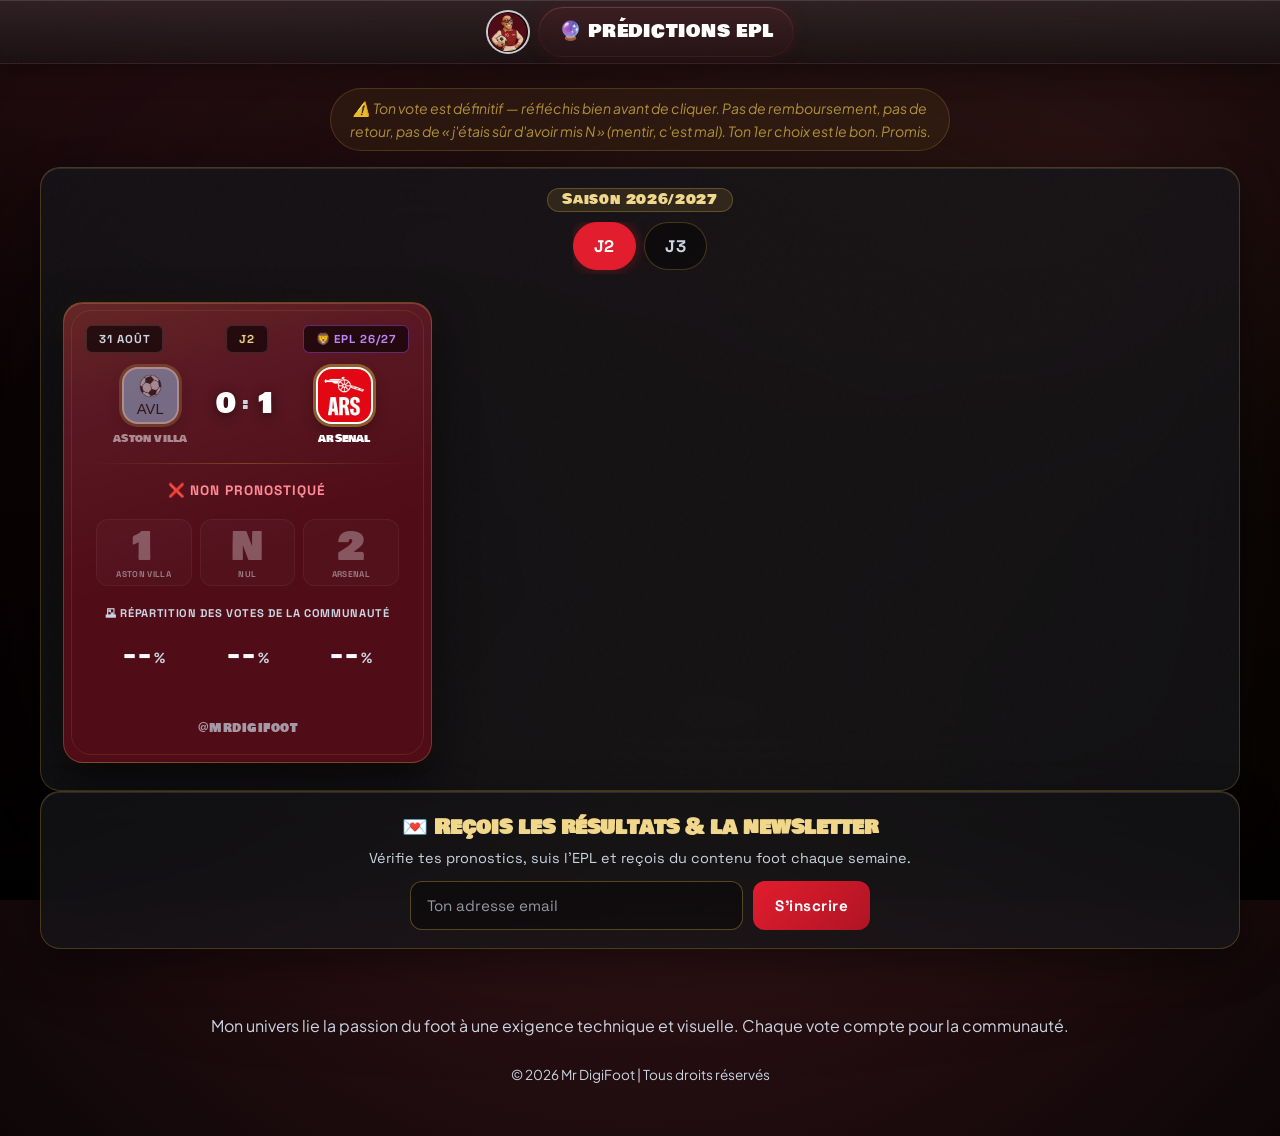
==== predictions/index.html @ d3dc3b23 "fix(newsletter): embedded systeme.io form submission without redirection" ====
<!DOCTYPE html>
<html lang="fr">
<head>
    <meta charset="UTF-8">
    <meta name="viewport" content="width=device-width, initial-scale=1.0">
    <title>Prédictions EPL | Mr DigiFoot</title>
    <meta name="description" content="Prédisez les résultats des matchs de Premier League avec Mr DigiFoot.">
    <meta property="og:title" content="Prédictions EPL | Mr DigiFoot">
    <meta property="og:description" content="Votez vos pronostics Premier League — les résultats de la communauté en direct.">
    <meta property="og:image" content="../logos/mrdigifoot.png">
    <meta property="og:url" content="https://mrdigifoot.com/predictions/">

    <link rel="icon" type="image/png" sizes="32x32" href="../favicon-32x32.png">
    <link rel="shortcut icon" href="../favicon.ico">
    <link rel="manifest" href="../site.webmanifest">

    <link rel="preconnect" href="https://fonts.googleapis.com">
    <link rel="preconnect" href="https://fonts.gstatic.com" crossorigin>
    <link href="https://fonts.googleapis.com/css2?family=Plus+Jakarta+Sans:wght@300;400;600;800&family=Space+Grotesk:wght@300;500;700&family=Bowlby+One+SC&display=swap" rel="stylesheet">

    <link rel="stylesheet" href="predictions.css">
</head>
<body>

    <div class="app-bg" aria-hidden="true"></div>

    <nav class="site-nav">
        <div class="site-nav-inner">
            <a class="site-nav-brand-link" href="../">
                <img src="../logos/mrdigifoot.png" class="site-nav-logo" alt="Mr DigiFoot">
            </a>
            <div class="site-nav-links">
                <a href="../" class="site-nav-link site-nav-link--cta is-current"><span class="btn-emoji">🔮</span> Prédictions EPL</a>
            </div>
        </div>
    </nav>

    <div class="aurora-container">
        <div class="aurora"></div>
        <div class="aurora aurora-2"></div>
    </div>
    <div class="grain"></div>

    <header class="page-head">
        <p class="page-sub page-sub--notice">⚠️ Ton vote est définitif — réfléchis bien avant de cliquer. Pas de remboursement, pas de retour, pas de « j'étais sûr d'avoir mis N » (mentir, c'est mal). Ton 1er choix est le bon. Promis.</p>
    </header>

    <main class="canvas page-panel">
        <div id="predictions-app">
            <div class="loading">Chargement des matchs…</div>
        </div>
    </main>

    <section class="newsletter-band">
        <div class="newsletter-band-inner">
            <h3 class="newsletter-title">💌 Reçois les résultats & la newsletter</h3>
            <p class="newsletter-sub">Vérifie tes pronostics, suis l'EPL et reçois du contenu foot chaque semaine.</p>
            <div class="newsletter-form" data-newsletter>
                <form id="systeme-optin-form" method="post" action="https://systeme.io/embedded/44083581/subscription">
                    <input type="email" name="email" placeholder="Ton adresse email" required />
                    <div class="f-row">
                        <button type="submit" class="btn">S'inscrire</button>
                    </div>
                </form>
                <div id="newsletter-thanks" style="display:none; text-align:center; padding:15px; background:rgba(255,255,255,0.06); border-radius:12px; margin-top:12px; border: 1px solid rgba(78, 204, 163, 0.3);">
                    <p style="font-weight:bold; font-size:1.05rem; color:#4ECCA3; margin:0 0 6px 0;">📧 Inscription presque terminée !</p>
                    <p style="font-size:0.9rem; color:#e0e0e0; margin:0; line-height:1.4;">Un e-mail de confirmation vient de t'être envoyé. Clique sur le lien dans le message pour valider ton abonnement.</p>
                </div>
            </div>
        </div>
    </section>

    <footer class="foot-hub">
        <div class="hero-bio" style="margin: 0 auto 20px; font-size: 1rem; text-align: center;">
            <p>Mon univers lie la passion du foot à une exigence technique et visuelle. Chaque vote compte pour la communauté.</p>
        </div>
        <div class="legal">
            &copy; 2026 Mr DigiFoot | Tous droits réservés
        </div>
    </footer>

    <div class="toast" id="toast"></div>
    <div id="turnstile-widget" aria-hidden="true" style="position:absolute;left:-9999px;top:0;width:0;height:0;overflow:hidden;"></div>

    <script src="../supabase-config.js"></script>
    <script src="https://challenges.cloudflare.com/turnstile/v0/api.js?onload=onTurnstileLoad" async defer></script>
    <script>
      /* Initialise le widget Turnstile invisible (anti-bot).
         Le conteneur doit être DANS le DOM (Cloudflare y injecte un iframe).
         Mode interaction-only : le token est généré automatiquement et
         régénéré à l'expiration — aucune exécution manuelle nécessaire. */
      window.turnstileWidgetId = null;
      window._turnstileToken = null;
      function onTurnstileLoad() {
        if (typeof window.turnstile === "undefined" || !window.TURNSTILE_SITE_KEY) return;
        try {
          var container = document.getElementById("turnstile-widget");
          window.turnstileWidgetId = window.turnstile.render(container, {
            sitekey: window.TURNSTILE_SITE_KEY,
            appearance: "interaction-only",
            callback: function (token) { window._turnstileToken = token; },
            "expired-callback": function () {
              window._turnstileToken = null;
              if (window.turnstile && window.turnstileWidgetId != null)
                window.turnstile.reset(window.turnstileWidgetId);
            },
            "error-callback": function () { window._turnstileToken = null; }
          });
          console.log("Turnstile prêt, widgetId=", window.turnstileWidgetId);
        } catch (e) { console.error("Turnstile init failed", e); }
      }
    </script>
    <script src="predictions.js"></script>
</body>
</html>
---- predictions/predictions.css ----
/* =========================================================
   MRDIGIFOOT · Prédictions EPL — page statique GitHub Pages
   Thème officiel Marron Bordeaux & Or (mrdigifoot.com)
   ========================================================= */

:root {
    --primary: #c09d3c;
    --primary-light: #f0d78c;
    --gold-soft: #f0d78c;
    --bg-dark: #0d0607;
    --bg-light: #3a151b;
    --card-bg: #500c17;
    --card-sheen:
        linear-gradient(165deg,
            rgba(240, 215, 140, 0.13) 0%,
            rgba(255, 255, 255, 0.05) 20%,
            rgba(255, 255, 255, 0) 55%);
    --card-border: rgba(192, 157, 60, 0.32);
    --red: #e11d2e;
    --text-muted: #cbd5e1;
    --text: #ffffff;
    --font: 'Plus Jakarta Sans', sans-serif;
    --font-display: 'Space Grotesk', sans-serif;
    --font-brand: 'Bowlby One SC', Impact, sans-serif;
}

* {
    margin: 0;
    padding: 0;
    box-sizing: border-box;
}

body {
    font-family: var(--font);
    background: radial-gradient(circle at center, var(--bg-light) 15%, var(--bg-dark) 100%);
    color: var(--text);
    overflow-x: hidden;
    min-height: 100vh;
    width: 100%;
    display: flex;
    flex-direction: column;
    align-items: center;
}

/* Fond enrichi — identique à la webapp (dégradés marron bordeaux & noir profond) */
.app-bg {
    position: fixed;
    inset: 0;
    z-index: -2;
    pointer-events: none;
    background:
        radial-gradient(1200px 700px at 15% -10%, rgba(58, 21, 27, 0.65), transparent 70%),
        radial-gradient(1000px 600px at 85% 15%, rgba(58, 21, 27, 0.45), transparent 60%),
        radial-gradient(800px 500px at 50% 100%, rgba(192, 157, 60, 0.08), transparent 60%),
        linear-gradient(180deg, #0d0607 0%, #060203 60%, #020101 100%);
}

/* --- FOND ARTISTIQUE --- */
.aurora-container {
    position: fixed;
    top: 0; left: 0;
    width: 100%; height: 100%;
    z-index: -1;
    overflow: hidden;
    filter: blur(100px);
    opacity: 0.4;
    pointer-events: none;
}
.aurora {
    position: absolute;
    width: 80vw; height: 80vw;
    border-radius: 50%;
    background: var(--bg-light);
    filter: blur(120px);
    opacity: 0.4;
    pointer-events: none;
}
.aurora-2 {
    background: var(--primary);
    right: -10vw; bottom: -10vw;
    opacity: 0.15;
}
.grain {
    position: fixed;
    inset: 0;
    z-index: -1;
    background: url("data:image/svg+xml,%3Csvg viewBox='0 0 200 200' xmlns='http://www.w3.org/2000/svg'%3E%3Cfilter id='noiseFilter'%3E%3CfeTurbulence type='fractalNoise' baseFrequency='0.85' numOctaves='3' stitchTiles='stitch'/%3E%3C/filter%3E%3Crect width='100%25' height='100%25' filter='url(%23noiseFilter)' opacity='0.015'/%3E%3C/svg%3E");
    opacity: 0.1;
    pointer-events: none;
}

/* --- TOPBAR (style webapp — sticky full-width) --- */
.site-nav {
    --wine-rgb: 88, 28, 36;
    position: fixed;
    top: 0;
    left: 0;
    right: 0;
    z-index: 1000;
    background:
        url("data:image/svg+xml,%3Csvg viewBox='0 0 200 200' xmlns='http://www.w3.org/2000/svg'%3E%3Cfilter id='noiseFilter'%3E%3CfeTurbulence type='fractalNoise' baseFrequency='0.85' numOctaves='3' stitchTiles='stitch'/%3E%3C/filter%3E%3Crect width='100%25' height='100%25' filter='url(%23noiseFilter)' opacity='0.015'/%3E%3C/svg%3E"),
        linear-gradient(180deg, rgba(255, 255, 255, 0.08), rgba(255, 255, 255, 0.01)),
        linear-gradient(180deg, rgba(var(--wine-rgb), 0.14), rgba(var(--wine-rgb), 0.06)),
        rgba(10, 10, 12, 0.6);
    backdrop-filter: blur(35px);
    -webkit-backdrop-filter: blur(35px);
    border-bottom: 1px solid rgba(var(--wine-rgb), 0.25);
    box-shadow: 0 4px 30px rgba(0, 0, 0, 0.35), inset 0 1px 0 rgba(255, 255, 255, 0.12);
    min-height: 64px;
    padding: 0 20px;
    display: flex;
    align-items: center;
}
.site-nav-inner {
    width: 100%;
    max-width: 1200px;
    margin: 0 auto;
    display: flex;
    align-items: center;
    justify-content: center;
}
.site-nav-brand-link {
    display: flex;
    align-items: center;
    text-decoration: none;
    flex-shrink: 0;
    user-select: none;
    margin-right: 8px;
    transition: transform 0.2s cubic-bezier(0.34, 1.56, 0.64, 1);
}
.site-nav-brand-link:active {
    animation: emojiPop 0.45s cubic-bezier(0.175, 0.885, 0.32, 1.275) forwards;
}
.site-nav-logo {
    width: 44px;
    height: 44px;
    border-radius: 50%;
    border: 2px solid rgba(255, 255, 255, 0.8);
    object-fit: cover;
    background: #000;
}
.site-nav-title {
    font-family: var(--font-brand);
    font-size: 1.05rem;
    letter-spacing: 0.02em;
    line-height: 1;
    color: #fff;
}
.site-nav-links {
    display: flex;
    align-items: center;
    gap: 8px;
    flex-wrap: nowrap;
}
.site-nav-link {
    font-family: var(--font-brand);
    font-size: 1.15rem;
    letter-spacing: 0.04em;
    text-transform: uppercase;
    color: var(--text-muted);
    text-decoration: none;
    padding: 10px 20px;
    border-radius: 999px;
    border: 1px solid transparent;
    transition: all 0.2s cubic-bezier(0.1, 0.9, 0.2, 1);
    white-space: nowrap;
    cursor: pointer;
}
.site-nav-link:hover {
    color: var(--text);
    background: rgba(255, 255, 255, 0.05);
    border-color: rgba(255, 255, 255, 0.08);
}
.site-nav-link.is-current {
    color: var(--text);
    background: linear-gradient(180deg, rgba(var(--wine-rgb), 0.22) 0%, rgba(var(--wine-rgb), 0.06) 100%);
    border: 1px solid rgba(var(--wine-rgb), 0.45);
    box-shadow: inset 0 1px 0 rgba(255, 255, 255, 0.15), 0 0 15px rgba(var(--wine-rgb), 0.2);
}
.site-nav-link--cta {
    color: #fff;
    background: linear-gradient(180deg, rgba(var(--wine-rgb), 0.22), rgba(var(--wine-rgb), 0.06));
    border: 1px solid rgba(var(--wine-rgb), 0.45);
}
.site-nav-link--cta:hover {
    color: #fff;
    background: linear-gradient(180deg, rgba(var(--wine-rgb), 0.30), rgba(var(--wine-rgb), 0.10));
    box-shadow: 0 0 16px rgba(var(--wine-rgb), 0.35);
}
.site-nav-link--cta.is-current {
    color: #fff;
    background: linear-gradient(180deg, rgba(var(--wine-rgb), 0.35), rgba(var(--wine-rgb), 0.12));
    box-shadow: inset 0 1px 0 rgba(255, 255, 255, 0.15), 0 0 15px rgba(var(--wine-rgb), 0.25);
}
.site-nav-link .btn-emoji {
    display: inline-block;
    vertical-align: middle;
    transform-origin: center center;
    transition: transform 0.2s cubic-bezier(0.34, 1.56, 0.64, 1);
}
.site-nav-link:hover .btn-emoji {
    transform: scale(1.15);
}
.site-nav-link:active .btn-emoji {
    animation: emojiPop 0.45s cubic-bezier(0.175, 0.885, 0.32, 1.275) forwards;
}
@keyframes emojiPop {
    0%   { transform: scale(1) rotate(0deg); }
    25%  { transform: scale(1.45) rotate(-12deg); }
    50%  { transform: scale(0.88) rotate(8deg); }
    75%  { transform: scale(1.18) rotate(-4deg); }
    100% { transform: scale(1) rotate(0deg); }
}

@media (max-width: 640px) {
    .site-nav { padding: 0 12px; min-height: 52px; }
    .site-nav-inner { gap: 10px; }
    .site-nav-title { display: none; }
    .site-nav-brand-link { gap: 8px; }
    .site-nav-logo { width: 34px; height: 34px; }
    .site-nav-link { padding: 8px 12px; font-size: 0.85rem; }
}

/* --- EN-TÊTE --- */
.page-head {
    width: 100%;
    max-width: 1200px;
    padding: 88px 20px 16px;
    margin: 0 auto;
    text-align: center;
    box-sizing: border-box;
}
.page-sub {
    max-width: 760px;
    margin: 0 auto;
    color: var(--text-muted);
    font-size: 0.98rem;
    line-height: 1.6;
    text-align: center;
}
.page-sub--notice {
    max-width: 620px;
    font-size: 0.88rem;
    font-style: italic;
    color: rgba(192, 157, 60, 0.9);
    background: rgba(192, 157, 60, 0.08);
    border: 1px solid rgba(192, 157, 60, 0.25);
    border-radius: 999px;
    padding: 8px 18px;
}

/* --- BANDE NEWSLETTER --- */
.newsletter-band {
    width: 100%;
    max-width: 1200px;
    margin: 0 auto 24px;
    padding: 18px 22px;
    background:
        url("data:image/svg+xml,%3Csvg viewBox='0 0 200 200' xmlns='http://www.w3.org/2000/svg'%3E%3Cfilter id='noiseFilter'%3E%3CfeTurbulence type='fractalNoise' baseFrequency='0.85' numOctaves='3' stitchTiles='stitch'/%3E%3C/filter%3E%3Crect width='100%25' height='100%25' filter='url(%23noiseFilter)' opacity='0.015'/%3E%3C/svg%3E"),
        rgba(20, 20, 24, 0.72);
    backdrop-filter: blur(35px);
    -webkit-backdrop-filter: blur(35px);
    border: 1px solid rgba(192, 157, 60, 0.28);
    border-radius: 20px;
    box-shadow: 0 15px 40px rgba(0, 0, 0, 0.45), inset 0 1px 0 rgba(255, 255, 255, 0.1);
    box-sizing: border-box;
}
.newsletter-band-inner {
    display: flex;
    flex-direction: column;
    align-items: center;
    gap: 6px;
    text-align: center;
}
.newsletter-title {
    font-family: var(--font-brand);
    font-size: 1.3rem;
    color: var(--gold-soft);
    margin: 0;
}
.newsletter-sub {
    font-family: var(--font-display);
    font-size: 0.9rem;
    color: var(--text-muted);
    margin: 0 0 8px;
}
.newsletter-form {
    width: 100%;
    max-width: 460px;
}
.newsletter-form form {
    display: flex;
    gap: 10px;
    width: 100%;
}
.newsletter-form input[name="email"] {
    flex: 1;
    min-width: 0;
    padding: 14px 16px;
    border: 1px solid rgba(192, 157, 60, 0.4);
    border-radius: 12px;
    background: rgba(0, 0, 0, 0.35);
    color: #fff;
    font-family: var(--font-display);
    font-size: 0.95rem;
    outline: none;
    box-sizing: border-box;
}
.newsletter-form input[name="email"]::placeholder {
    color: var(--text-muted);
    opacity: 0.7;
}
.newsletter-form input[name="email"]:focus {
    border-color: var(--gold-soft);
    box-shadow: 0 0 0 3px rgba(192, 157, 60, 0.2);
}
.newsletter-form .f-row {
    flex-shrink: 0;
    display: flex;
}
.newsletter-form .btn {
    padding: 14px 22px;
    border: none;
    border-radius: 12px;
    background: linear-gradient(135deg, var(--red), #b01424);
    color: #fff;
    font-family: var(--font-display);
    font-weight: 700;
    font-size: 0.95rem;
    letter-spacing: 0.03em;
    cursor: pointer;
    transition: all 0.2s ease;
    white-space: nowrap;
}
.newsletter-form .btn:hover {
    background: linear-gradient(135deg, #ff2236, #c91527);
    transform: translateY(-2px);
    box-shadow: 0 6px 20px rgba(225, 29, 46, 0.4);
}
.canvas {
    width: 100%;
    max-width: 1200px;
    padding: 0 20px 48px;
    margin: 0 auto;
    box-sizing: border-box;
}
/* Cadre page-panel (comme la webapp) : fond + liseret doré autour du contenu */
.canvas.page-panel {
    padding: 20px 22px 28px;
    background:
        url("data:image/svg+xml,%3Csvg viewBox='0 0 200 200' xmlns='http://www.w3.org/2000/svg'%3E%3Cfilter id='noiseFilter'%3E%3CfeTurbulence type='fractalNoise' baseFrequency='0.85' numOctaves='3' stitchTiles='stitch'/%3E%3C/filter%3E%3Crect width='100%25' height='100%25' filter='url(%23noiseFilter)' opacity='0.015'/%3E%3C/svg%3E"),
        rgba(20, 20, 24, 0.72);
    backdrop-filter: blur(35px);
    -webkit-backdrop-filter: blur(35px);
    border: 1px solid rgba(192, 157, 60, 0.28);
    border-radius: 20px;
    box-shadow:
        0 15px 40px rgba(0, 0, 0, 0.45),
        inset 0 1px 0 rgba(255, 255, 255, 0.1);
}
#predictions-app {
    width: 100%;
    display: flex;
    flex-direction: column;
    align-items: center;
}
.card-grid {
    width: 100%;
    display: grid;
    grid-template-columns: repeat(3, 1fr);
    gap: 24px;
    box-sizing: border-box;
}
.loading,
.empty-state {
    grid-column: 1 / -1;
    text-align: center;
    color: var(--text-muted);
    padding: 60px 0;
    font-size: 1.1rem;
}

/* Badge résultat / en direct */
.card-result-badge {
    display: inline-block;
    align-self: center;
    margin: 0 auto 8px;
    z-index: 4;
    font-family: var(--font-display);
    font-size: 0.72rem;
    font-weight: 800;
    letter-spacing: 0.06em;
    text-transform: uppercase;
    padding: 4px 12px;
    border-radius: 999px;
    background: rgba(46, 204, 113, 0.18);
    border: 1px solid rgba(46, 204, 113, 0.6);
    color: #7dffb8;
    white-space: nowrap;
}
.card-result-badge--live {
    background: rgba(225, 29, 46, 0.2);
    border-color: rgba(225, 29, 46, 0.65);
    color: #ff8b96;
}

/* Équipes : gagnante (légende) / perdante (atténué) */
.result-win .club-logo-box { box-shadow: 0 0 0 2px #fff, 0 0 0 5px rgba(46, 204, 113, 0.7), 0 6px 16px rgba(0, 0, 0, 0.45); }
.result-loss { opacity: 0.5; }

/* Verdict de la comparaison */
.fx-prediction-verdict {
    min-height: 30px;
    display: flex;
    align-items: center;
    justify-content: center;
    padding: 2px 4px;
}
.verdict-chip {
    font-family: var(--font-display);
    font-size: 0.78rem;
    font-weight: 700;
    letter-spacing: 0.02em;
    text-align: center;
    padding: 7px 12px;
    border-radius: 999px;
    line-height: 1.35;
}
.verdict-chip--pending {
    background: rgba(59, 158, 255, 0.14);
    border: 1px solid rgba(59, 158, 255, 0.4);
    color: #8ecae6;
}
.verdict-chip--winner {
    background: rgba(240, 215, 140, 0.16);
    border: 1px solid rgba(240, 215, 140, 0.5);
    color: var(--gold-soft);
}
.verdict-chip--good {
    background: rgba(46, 204, 113, 0.14);
    border: 1px solid rgba(46, 204, 113, 0.45);
    color: #7dffb8;
}
.verdict-chip--bad {
    background: rgba(225, 29, 46, 0.16);
    border: 1px solid rgba(225, 29, 46, 0.45);
    color: #ff8b96;
}

/* --- Zone de saisie du pronostic + emoji --- */
.vote-zone {
    display: flex;
    flex-direction: column;
    align-items: center;
    gap: 8px;
    margin-top: 12px;
}
.pred-input-title {
    font-family: var(--font-display);
    font-size: 0.72rem;
    font-weight: 800;
    letter-spacing: 0.08em;
    text-transform: uppercase;
    color: var(--text-muted);
}
.pred-inputs {
    display: flex;
    align-items: center;
    gap: 8px;
}
.pred-input {
    width: 64px;
    padding: 8px 6px;
    text-align: center;
    font-family: var(--font-brand);
    font-size: 1.2rem;
    color: #fff;
    background: rgba(0, 0, 0, 0.45);
    border: 1px solid rgba(192, 157, 60, 0.4);
    border-radius: 10px;
    outline: none;
}
.pred-input:focus { border-color: var(--gold-soft); box-shadow: 0 0 0 2px rgba(192, 157, 60, 0.2); }
.pred-input-sep {
    font-family: var(--font-brand);
    font-size: 1.4rem;
    color: var(--gold-soft);
}
.pred-save-btn {
    width: 100%;
    padding: 10px;
    border: 1px solid rgba(192, 157, 60, 0.6);
    background: linear-gradient(135deg, rgba(192, 157, 60, 0.35), rgba(88, 28, 36, 0.5));
    color: var(--gold-soft);
    border-radius: 10px;
    font-family: var(--font-display);
    font-weight: 800;
    font-size: 0.85rem;
    letter-spacing: 0.05em;
    text-transform: uppercase;
    cursor: pointer;
    transition: all 0.2s ease;
}
.pred-save-btn:hover { box-shadow: 0 0 16px rgba(192, 157, 60, 0.35); }
.pred-save-btn:disabled { opacity: 0.5; }

.pred-line {
    display: flex;
    align-items: center;
    gap: 12px;
}
.pred-emoji {
    font-size: 1.9rem;
    line-height: 1;
}
.pred-emoji--exact { filter: drop-shadow(0 0 8px rgba(46, 204, 113, 0.7)); }
.pred-emoji--winner { filter: drop-shadow(0 0 8px rgba(240, 215, 140, 0.6)); }
.pred-emoji--wrong { filter: grayscale(0.3) drop-shadow(0 0 6px rgba(225, 29, 46, 0.5)); }
.pred-emoji--pending { filter: grayscale(0.4); opacity: 0.8; }

.pred-score {
    font-family: var(--font-brand);
    font-size: 1.7rem;
    color: var(--gold-soft);
    font-variant-numeric: tabular-nums;
}
.pred-status {
    font-family: var(--font-display);
    font-size: 0.8rem;
    font-weight: 800;
    letter-spacing: 0.05em;
    text-transform: uppercase;
    color: #fff;
}
.pred-edit-btn {
    padding: 7px 16px;
    border: 1px solid rgba(192, 157, 60, 0.35);
    background: rgba(255, 255, 255, 0.05);
    color: var(--text-muted);
    border-radius: 999px;
    font-family: var(--font-display);
    font-weight: 700;
    font-size: 0.75rem;
    letter-spacing: 0.04em;
    text-transform: uppercase;
    cursor: pointer;
    transition: all 0.2s ease;
}
.pred-edit-btn:hover { color: #fff; border-color: var(--gold-soft); }
.pred-real {
    font-family: var(--font-display);
    font-size: 0.78rem;
    font-weight: 700;
    color: var(--text-muted);
}

/* --- SECTIONS PAR JOURNÉE --- */
.day-bar {
    width: 100%;
    max-width: 1200px;
    margin: 0 auto 28px;
    padding: 0;
    background: transparent;
    border: none;
    border-radius: 0;
    display: flex;
    flex-direction: column;
    align-items: center;
    justify-content: center;
    gap: 10px;
    box-shadow: none;
    box-sizing: border-box;
}
.bar-label {
    flex-shrink: 0;
    font-family: var(--font-brand);
    font-size: 1rem;
    letter-spacing: 0.04em;
    line-height: 1;
    white-space: nowrap;
    text-align: center;
}
.bar-label-season {
    display: inline-block;
    color: var(--primary-light);
    background: rgba(192, 157, 60, 0.15);
    border: 1px solid rgba(192, 157, 60, 0.35);
    border-radius: 999px;
    padding: 4px 14px;
    font-size: 0.85rem;
}
.day-chips-container {
    display: flex;
    flex-wrap: nowrap;
    overflow-x: auto;
    align-items: center;
    justify-content: center;
    gap: 8px;
    max-width: 100%;
    scrollbar-width: thin;
    -webkit-overflow-scrolling: touch;
    scroll-snap-type: x proximity;
    padding-bottom: 4px;
}
.day-chips-container .day-chip {
    scroll-snap-align: start;
    flex-shrink: 0;
}
.day-chip {
    flex-shrink: 0;
    padding: 12px 20px;
    border: 1px solid rgba(192, 157, 60, 0.3);
    background: rgba(0, 0, 0, 0.4);
    color: var(--text-muted);
    border-radius: 999px;
    font-family: var(--font-display);
    font-weight: 700;
    font-size: 1.05rem;
    letter-spacing: 0.04em;
    cursor: pointer;
    transition: all 0.2s ease;
    white-space: nowrap;
}
.day-chip:hover {
    color: #fff;
    border-color: var(--primary-light);
    background: rgba(192, 157, 60, 0.22);
}
.day-chip.active {
    color: #fff;
    background: var(--red);
    border-color: var(--red);
    box-shadow: 0 0 14px rgba(225, 29, 46, 0.4);
}
.test-clear-btn {
    border-color: rgba(225, 29, 46, 0.4);
    color: #ff8b96;
}
.test-clear-btn:hover {
    color: #fff;
    border-color: #ff8b96;
    background: rgba(225, 29, 46, 0.25);
}

/* Carte ratio 4:5 */
.ratio-4-5-card {
    width: 100%;
    aspect-ratio: 4 / 5;
    container-type: inline-size;
    background: var(--card-sheen), var(--card-bg);
    backdrop-filter: blur(14px);
    -webkit-backdrop-filter: blur(14px);
    border: 1px solid var(--card-border);
    border-radius: 20px;
    display: flex;
    flex-direction: column;
    justify-content: space-between;
    padding: 8px;
    position: relative;
    overflow: hidden;
    transform-style: preserve-3d;
    box-shadow:
        0 14px 40px rgba(0, 0, 0, 0.65),
        0 0 20px rgba(192, 157, 60, 0.08),
        inset 0 1px 0 rgba(240, 215, 140, 0.2);
    transition: box-shadow 0.3s cubic-bezier(0.25, 0.8, 0.25, 1), border-color 0.25s ease, background 0.25s ease;
    --x: 50%;
    --y: 50%;
    box-sizing: border-box;
}

.card-tilt-wrap {
    perspective: 1000px;
    width: 100%;
    display: flex;
    flex-direction: column;
}

.card-tilt-wrap > .ratio-4-5-card {
    max-width: none;
    margin: 0;
}

.ratio-4-5-card.tilt-ready {
    transition: box-shadow 0.25s ease, border-color 0.2s ease;
    transform-style: preserve-3d;
    will-change: transform;
}

.ratio-4-5-card.is-tilting {
    transition: box-shadow 0.2s ease;
    backdrop-filter: none;
    -webkit-backdrop-filter: none;
}

/* Reflet souris */
.ratio-4-5-card::before {
    content: '';
    position: absolute;
    inset: 0;
    border-radius: inherit;
    pointer-events: none;
    z-index: 5;
    background: radial-gradient(
        circle at var(--x) var(--y),
        rgba(240, 215, 140, 0.14) 0%,
        rgba(255, 255, 255, 0.08) 20%,
        transparent 45%
    );
    opacity: 0;
    transition: opacity 0.2s ease;
}
.ratio-4-5-card.is-tilting::before,
.ratio-4-5-card:hover::before {
    opacity: 1;
}

/* Liseret intérieur or */
.ratio-4-5-card::after {
    content: '';
    position: absolute;
    inset: 7px;
    border: 1px solid rgba(192, 157, 60, 0.16);
    border-radius: inherit;
    pointer-events: none;
    z-index: 3;
}

.ratio-4-5-card > * {
    position: relative;
    z-index: 1;
}

.ratio-4-5-card:hover {
    border-color: rgba(240, 215, 140, 0.85);
    box-shadow:
        0 22px 50px rgba(0, 0, 0, 0.75),
        0 0 40px rgba(192, 157, 60, 0.35),
        inset 0 1px 0 rgba(240, 215, 140, 0.45);
}

/* Coque interne */
.fx-card-inner {
    position: relative;
    display: flex;
    flex-direction: column;
    height: 100%;
    min-height: 100%;
    padding: 16px;
    gap: 0;
    border-radius: 14px;
    overflow: hidden;
    transform-style: preserve-3d;
    box-sizing: border-box;
}

.fx-card-inner > * {
    position: relative;
    z-index: 1;
}

/* Badges haut de carte */
/* Badges haut de carte — identiques webapp */
.card-date-top {
    position: absolute;
    top: 14px;
    left: 14px;
    z-index: 4;
    font-family: var(--font-display);
    font-size: 0.72rem;
    font-weight: 800;
    letter-spacing: 0.08em;
    text-transform: uppercase;
    padding: 6px 12px;
    border-radius: 6px;
    background: rgba(0, 0, 0, 0.6);
    border: 1px solid rgba(255, 255, 255, 0.12);
    backdrop-filter: blur(4px);
    color: var(--text-muted);
    white-space: nowrap;
}
.card-round-top {
    position: absolute;
    top: 14px;
    left: 50%;
    transform: translateX(-50%);
    z-index: 4;
    font-family: var(--font-display);
    font-size: 0.72rem;
    font-weight: 800;
    letter-spacing: 0.08em;
    text-transform: uppercase;
    padding: 6px 12px;
    border-radius: 6px;
    background: rgba(0, 0, 0, 0.6);
    border: 1px solid rgba(255, 255, 255, 0.12);
    backdrop-filter: blur(4px);
    color: var(--gold-soft);
    white-space: nowrap;
}
.card-badge-top {
    position: absolute;
    top: 14px;
    right: 14px;
    z-index: 4;
    display: inline-flex;
    align-items: center;
    gap: 4px;
    font-family: var(--font-display);
    font-size: 0.72rem;
    font-weight: 800;
    letter-spacing: 0.08em;
    text-transform: uppercase;
    padding: 6px 12px;
    border-radius: 6px;
    background: rgba(0, 0, 0, 0.6);
    border: 1px solid rgba(255, 255, 255, 0.12);
    backdrop-filter: blur(4px);
    white-space: nowrap;
}
.card-badge-top--epl {
    border-color: rgba(192, 90, 255, 0.4);
    color: #c084fc;
}
.card-badge-top ~ .fx-arena {
    margin-top: 20px;
}

/* Séparateur */
.card-sep {
    border: none;
    height: 1px;
    background: linear-gradient(90deg, transparent, rgba(192, 157, 60, 0.35), transparent);
    margin: 8px 0 8px;
}

/* Arena scoreboard */
.fx-arena {
    display: grid;
    grid-template-columns: 1fr auto 1fr;
    align-items: center;
    gap: 8px;
    padding: 18px 4px 12px;
    position: relative;
    overflow: visible;
}
.fx-team {
    display: flex;
    flex-direction: column;
    align-items: center;
    gap: 6px;
    min-width: 0;
    text-align: center;
    position: relative;
    z-index: 1;
}
.fx-team-name {
    font-family: var(--font-brand);
    font-size: 2.8cqw;
    font-weight: 400;
    line-height: 1.2;
    color: var(--text);
    text-transform: uppercase;
    letter-spacing: 0.02em;
    display: -webkit-box;
    -webkit-line-clamp: 2;
    -webkit-box-orient: vertical;
    overflow: hidden;
    max-width: 100%;
    min-height: calc(2 * 1.2em);
}

/* Carte prédiction : VS aligné au niveau du bas des logos pour libérer de l'espace aux noms */
.prediction-card .fx-arena {
    align-items: flex-start;
    min-height: 96px;
    padding-top: 8px;
}
.prediction-card .fx-team {
    gap: 12px;
    transform: translateY(14px);
}
.prediction-card .fx-scoreboard {
    align-self: flex-start;
    height: 15cqw;
    justify-content: flex-end;
    min-width: 0;
    transform: translateY(14px);
}
.prediction-card .fx-team-name {
    min-height: calc(2 * 1.2em);
}
.fx-scoreboard {
    align-self: center;
    min-width: 88px;
    display: flex;
    flex-direction: column;
    align-items: center;
    justify-content: center;
    gap: 4px;
    z-index: 2;
}
.fx-score-nums {
    display: flex;
    align-items: center;
    justify-content: center;
    gap: 6px;
    font-family: var(--font-brand);
    font-weight: 400;
    line-height: 1;
    height: 80px;
}
/* Carte prédiction : hauteur scoreboard proportionnelle */
.prediction-card .fx-score-nums {
    height: 10cqw;
}
.fx-score-n {
    font-size: 3rem;
    font-variant-numeric: tabular-nums;
    color: #fff;
    text-shadow: 0 2px 12px rgba(0, 0, 0, 0.5);
    font-family: var(--font-brand);
    font-weight: 400;
    line-height: 80px;
}
.fx-score-n.vs-unplayed {
    color: #fff;
    font-size: 2.6rem;
}
.fx-score-sep {
    font-size: 2rem;
    font-weight: 400;
    color: var(--text-muted);
    letter-spacing: 0.04em;
    font-family: var(--font-brand);
    line-height: 80px;
}
/* Carte prédiction : scoreboard proportionnel à la carte */
.prediction-card .fx-score-n {
    font-size: 8cqw;
    line-height: 1;
}
.prediction-card .fx-score-n.vs-unplayed {
    font-size: 2cqw;
}
.prediction-card .fx-score-sep {
    font-size: 5cqw;
    line-height: 1;
}
.fx-meta-line {
    font-size: 0.72rem;
    font-weight: 700;
    color: var(--text-muted);
    text-align: center;
    letter-spacing: 0.04em;
    text-transform: uppercase;
}

/* Logos club */
.club-logo-box {
    width: 80px;
    height: 80px;
    min-width: 80px;
    min-height: 80px;
    border-radius: 14px;
    box-sizing: border-box;
    overflow: hidden;
    flex-shrink: 0;
    box-shadow: 0 0 0 2px #fff, 0 0 0 5px rgba(192, 157, 60, 0.55), 0 6px 16px rgba(0, 0, 0, 0.45);
    display: flex;
    align-items: center;
    justify-content: center;
    padding: 4px;
    background-color: #333;
}
.club-logo-img {
    max-width: 100%;
    max-height: 100%;
    object-fit: contain;
    border: none !important;
    border-radius: 0 !important;
    background: transparent !important;
    display: block;
}
/* Carte prédiction : tout en unités fluides (relatives à la largeur de la carte) */
.prediction-card .club-logo-box {
    width: 15cqw;
    height: 15cqw;
    min-width: 15cqw;
    min-height: 15cqw;
}
.prediction-card .logo-ball {
    width: 52%;
    height: 52%;
}
.prediction-card .logo-abbr {
    font-size: 4.2cqw;
}
.logo-ball {
    object-fit: contain;
    border: none !important;
    background: transparent !important;
    display: block;
    opacity: 0.85;
}
.logo-abbr {
    font-family: 'FMUniverse', sans-serif;
    font-size: 26px;
    font-weight: 400;
    line-height: 1;
    color: #fff;
    margin-top: 2px;
}

/* Pied de carte */
.fx-card-bottom {
    margin-top: auto;
    display: flex;
    justify-content: space-between;
    align-items: center;
    gap: 10px;
    padding-top: 8px;
}
/* Carte prédiction : watermark centré */
.prediction-card .fx-card-bottom {
    justify-content: center;
}
.canvas-watermark {
    font-family: var(--font-brand);
    font-size: 0.8rem;
    color: var(--text-muted);
    opacity: 0.7;
    letter-spacing: 0.04em;
}

/* Barres de résultat des votes */
.vote-stats {
    display: none;
    margin-top: 10px;
    flex-direction: column;
    gap: 6px;
}
.vote-stats.visible { display: flex; }
.vote-stat-row {
    display: grid;
    grid-template-columns: 72px 1fr 40px;
    align-items: center;
    gap: 8px;
    font-size: 0.72rem;
    font-family: var(--font-display);
    font-weight: 700;
    color: var(--text-muted);
}
.vote-stat-bar {
    height: 7px;
    border-radius: 999px;
    background: rgba(255, 255, 255, 0.08);
    overflow: hidden;
}
.vote-stat-fill {
    height: 100%;
    border-radius: 999px;
    transition: width 0.5s ease;
}
.vote-stat-fill--home { background: var(--gold-soft); }
.vote-stat-fill--draw { background: #8ecae6; }
.vote-stat-fill--away { background: var(--red); }
.vote-stat-pct {
    text-align: right;
    font-variant-numeric: tabular-nums;
}

.vote-count {
    margin-top: 8px;
    font-size: 0.78rem;
    color: var(--text-muted);
    font-family: var(--font-display);
    font-weight: 700;
    letter-spacing: 0.03em;
    text-transform: uppercase;
    text-align: center;
}

/* Toast */
.toast {
    position: fixed;
    bottom: 30px;
    left: 50%;
    transform: translateX(-50%) translateY(80px);
    background: var(--card-bg);
    border: 1px solid var(--card-border);
    color: var(--text);
    padding: 12px 22px;
    border-radius: 999px;
    font-family: var(--font-display);
    font-weight: 700;
    font-size: 0.9rem;
    z-index: 999;
    box-shadow: 0 10px 30px rgba(0, 0, 0, 0.6);
    opacity: 0;
    transition: transform 0.35s ease, opacity 0.35s ease;
    pointer-events: none;
}
.toast.show {
    transform: translateX(-50%) translateY(0);
    opacity: 1;
}

/* Pied de page */
.foot-hub {
    width: 100%;
    max-width: 1400px;
    padding: 40px 24px 48px;
    text-align: center;
}
.hero-bio {
    color: var(--text-muted);
    line-height: 1.6;
    font-size: 1rem;
}
.legal {
    margin-top: 24px;
    color: var(--text-muted);
    font-size: 0.85rem;
    line-height: 1.8;
}
.legal a { color: inherit; }

/* =========================================================
   PRÉDICTION — boutons 1/N/2 + verdict + stats
   ========================================================= */
.pred-choice-caption {
    grid-column: 1 / -1;
    font-family: var(--font-display, inherit);
    font-size: 0.7rem;
    font-weight: 700;
    letter-spacing: 0.06em;
    text-transform: uppercase;
    color: var(--text-muted, #9aa0a6);
    text-align: center;
    margin: 12px 0 4px;
}
.pred-choice-caption.is-locked {
    color: rgba(154, 160, 166, 0.55);
}
.pred-choices {
    display: grid;
    grid-template-columns: 1fr 1fr 1fr;
    grid-template-rows: auto auto auto;
    gap: 8px;
    width: 100%;
    margin-top: 14px;
}
.pred-choice-btn {
    width: 100%;
    display: flex;
    flex-direction: column;
    align-items: center;
    justify-content: center;
    gap: 2px;
    padding: 8px 4px 6px;
    border: 1px solid rgba(192, 157, 60, 0.45);
    background: rgba(0, 0, 0, 0.35);
    border-radius: 12px;
    color: #fff;
    cursor: pointer;
    transition: all 0.2s ease;
}
.pred-choice-btn:hover {
    border-color: var(--gold-soft);
    background: rgba(192, 157, 60, 0.22);
    box-shadow: 0 0 14px rgba(192, 157, 60, 0.25);
    transform: translateY(-2px);
}
.pred-choice-btn.is-mychoice {
    border-color: var(--gold-soft);
    background: linear-gradient(135deg, rgba(192, 157, 60, 0.45), rgba(88, 28, 36, 0.55));
    box-shadow: 0 0 22px rgba(192, 157, 60, 0.5);
}
.pred-choice-btn.is-mychoice .pred-choice-val {
    color: #fff;
    text-shadow: 0 0 12px rgba(240, 215, 140, 0.9);
}
.pred-choice-val {
    font-family: var(--font-brand);
    font-size: 11cqw;
    line-height: 1;
    color: var(--gold-soft);
}
.pred-choice-sub {
    font-family: var(--font-display);
    font-size: 2.4cqw;
    font-weight: 700;
    letter-spacing: 0.04em;
    text-transform: uppercase;
    color: var(--text-muted);
    line-height: 1.2;
    display: -webkit-box;
    -webkit-line-clamp: 1;
    -webkit-box-orient: vertical;
    overflow: hidden;
    min-height: 1.2em;
    max-width: 100%;
}
.pred-choice-btn.is-dim {
    cursor: default;
    pointer-events: none;
    border-color: rgba(192, 157, 60, 0.18);
    background: rgba(255, 255, 255, 0.04);
    opacity: 0.55;
    filter: grayscale(0.6);
    transform: none !important;
    box-shadow: none !important;
}
.pred-choice-btn.is-dim .pred-choice-val { color: rgba(255, 255, 255, 0.55); }
.pred-choice-btn.is-dim.is-mychoice {
    cursor: default;
    pointer-events: none;
    opacity: 1;
    filter: none;
}
.pred-choice-pct {
    font-family: var(--font-display);
    font-weight: 800;
    color: #fff;
    display: flex;
    align-items: center;
    justify-content: center;
    gap: 2px;
    padding: 4px 0;
    min-width: 0;
}
.pct-num {
    font-size: 10cqw;
    line-height: 1;
}
.pct-num.is-locked {
    font-size: 7cqw;
    filter: grayscale(0.5);
    opacity: 0.75;
}
.pct-sym {
    font-size: 4.2cqw;
    font-weight: 700;
    color: var(--text-muted, #9aa0a6);
    margin-top: 0.6em;
}
.pct-sym.is-locked {
    opacity: 0.6;
}
.pred-choice-btn.is-mychoice .pred-choice-pct { color: var(--gold-soft); }
    cursor: default;
    pointer-events: none;
    opacity: 1;
    filter: none;
}

.pred-myline {
    margin-top: 8px;
    font-family: var(--font-display);
    font-weight: 700;
    font-size: 0.85rem;
    color: #fff;
    text-align: center;
}
.pred-myline b { color: var(--gold-soft); }

.pred-verdict-badge {
    display: inline-flex;
    align-items: center;
    gap: 8px;
    padding: 8px 18px;
    border-radius: 999px;
    font-family: var(--font-brand);
    font-size: 1.05rem;
    letter-spacing: 0.05em;
    text-transform: uppercase;
}
.pred-verdict-badge.good {
    background: rgba(46, 204, 113, 0.18);
    border: 1px solid rgba(46, 204, 113, 0.6);
    color: #7dffb8;
    box-shadow: 0 0 18px rgba(46, 204, 113, 0.25);
}
.pred-verdict-badge.bad {
    background: rgba(225, 29, 46, 0.18);
    border: 1px solid rgba(225, 29, 46, 0.6);
    color: #ff8b96;
    box-shadow: 0 0 18px rgba(225, 29, 46, 0.25);
}
.pred-verdict-symbol { font-size: 1.4rem; font-weight: 900; line-height: 1; }

.pred-status-text {
    font-family: var(--font-display);
    font-size: 0.85rem;
    font-weight: 800;
    letter-spacing: 0.08em;
    text-transform: uppercase;
}
.pred-status-text--muted { color: var(--text-muted); opacity: 0.7; }

/* Prediction zone */
.prediction-card .fx-card-inner {
    justify-content: flex-start;
}
.prediction-zone {
    display: flex;
    flex-direction: column;
    align-items: center;
    gap: 6px;
    padding: 10px 8px 6px;
    flex: 1;
    min-height: 0;
    justify-content: flex-start;
}
.pred-status {
    font-family: var(--font-display);
    font-size: 0.85rem;
    font-weight: 800;
    letter-spacing: 0.08em;
    text-transform: uppercase;
    color: var(--gold-soft);
}
.pred-status--muted { color: var(--text-muted); opacity: 0.7; }
.pred-status--good { color: #7dffb8; }
.pred-status--bad { color: #ff8b96; }

.pred-choice-btn.is-dim.is-mychoice {
    cursor: default;
    pointer-events: none;
    opacity: 1;
    filter: none;
}

/* Responsive */
@media (max-width: 1024px) {
    .card-grid {
        grid-template-columns: repeat(2, 1fr);
        gap: 20px;
    }
}

@media (max-width: 768px) {
    .page-head {
        padding: 72px 16px 14px;
    }
    .page-sub {
        font-size: 0.88rem;
    }
    .canvas {
        padding: 0 12px 32px;
    }
    .day-bar {
        padding: 12px 14px;
        margin-bottom: 20px;
        border-radius: 14px;
        gap: 8px;
    }
    .day-chips-container {
        justify-content: center;
    }
    .newsletter-band {
        padding: 16px 14px;
        margin-bottom: 18px;
    }
    .newsletter-title {
        font-size: 1.05rem;
    }
    .newsletter-form form {
        flex-direction: column;
        gap: 10px;
    }
    .newsletter-form .btn {
        width: 100%;
    }
    .card-grid {
        grid-template-columns: 1fr;
        gap: 16px;
    }
    .ratio-4-5-card {
        aspect-ratio: auto;
        min-height: 480px;
        padding: 14px;
    }
    .club-logo-box {
        width: 68px;
        height: 68px;
        min-width: 68px;
        min-height: 68px;
    }
    .fx-score-n {
        font-size: 2.5rem;
    }
    .fx-team-name {
        font-size: 0.68rem;
        line-height: 1.15;
        min-height: calc(2 * 1.15em);
    }
    .prediction-card .fx-arena {
        min-height: 108px;
    }
}
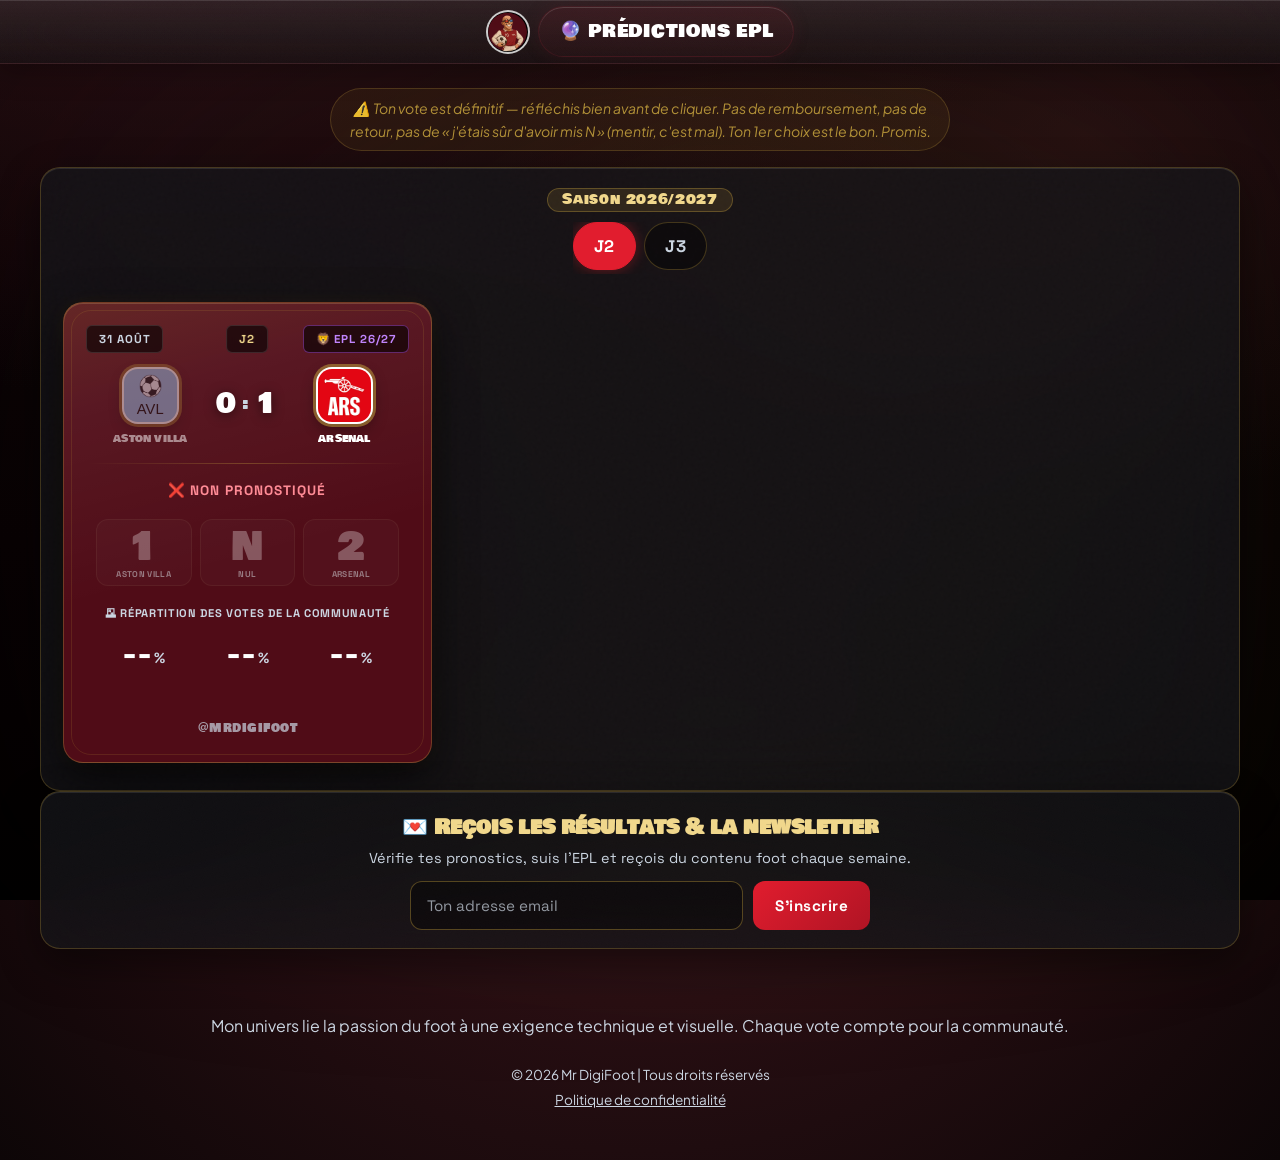
==== commit c211f6b2: "Sélection prédictions 2026-09-05 15:20" ====
--- a/predictions/index.html
+++ b/predictions/index.html
@@ -56,7 +56,8 @@
             <h3 class="newsletter-title">💌 Reçois les résultats & la newsletter</h3>
             <p class="newsletter-sub">Vérifie tes pronostics, suis l'EPL et reçois du contenu foot chaque semaine.</p>
             <div class="newsletter-form" data-newsletter>
-                <form id="systeme-optin-form" method="post" action="https://systeme.io/embedded/44083581/subscription">
+                <iframe name="hidden_systeme_iframe" id="hidden_systeme_iframe" style="display:none;"></iframe>
+                <form id="systeme-optin-form" method="post" action="https://systeme.io/embedded/44083581/subscription" target="hidden_systeme_iframe">
                     <input type="email" name="email" placeholder="Ton adresse email" required />
                     <div class="f-row">
                         <button type="submit" class="btn">S'inscrire</button>
@@ -75,7 +76,8 @@
             <p>Mon univers lie la passion du foot à une exigence technique et visuelle. Chaque vote compte pour la communauté.</p>
         </div>
         <div class="legal">
-            &copy; 2026 Mr DigiFoot | Tous droits réservés
+            &copy; 2026 Mr DigiFoot | Tous droits réservés<br>
+            <a href="../privacy.html" style="color: inherit; text-decoration: underline;">Politique de confidentialité</a>
         </div>
     </footer>
 
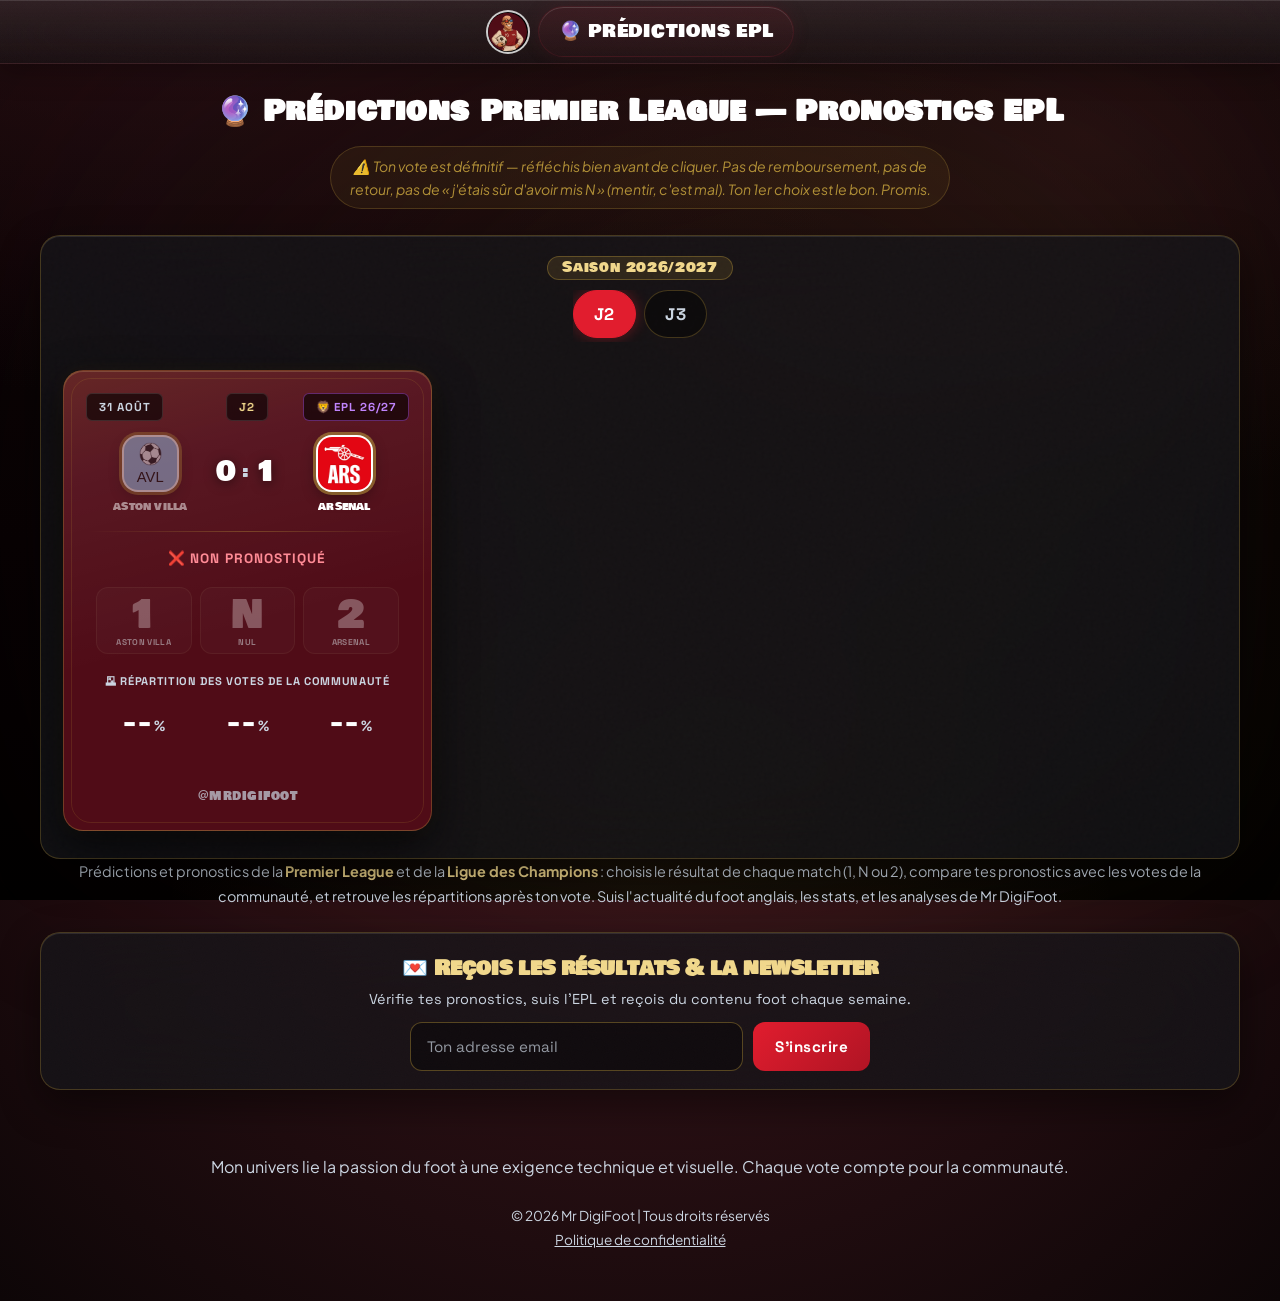
==== commit 858cbd87: "Sélection prédictions 2026-09-05 15:58" ====
--- a/predictions/index.html
+++ b/predictions/index.html
@@ -3,12 +3,27 @@
 <head>
     <meta charset="UTF-8">
     <meta name="viewport" content="width=device-width, initial-scale=1.0">
-    <title>Prédictions EPL | Mr DigiFoot</title>
-    <meta name="description" content="Prédisez les résultats des matchs de Premier League avec Mr DigiFoot.">
-    <meta property="og:title" content="Prédictions EPL | Mr DigiFoot">
-    <meta property="og:description" content="Votez vos pronostics Premier League — les résultats de la communauté en direct.">
+    <title>Prédictions Premier League 2026-2027 — Pronostics EPL | Mr DigiFoot</title>
+    <meta name="description" content="Vote pour tes pronostics de la Premier League et de la Ligue des Champions : choisis le résultat de chaque match (1, N ou 2), compare les votes de la communauté et découvre les répartitions après ton vote. Prédictions EPL par Mr DigiFoot.">
+    <meta name="keywords" content="prédictions Premier League, pronostics EPL, pronostics foot, Premier League 2026-2027, prédictions football, votes communauté foot, Ligue des Champions, Ligue des Champions pronostics, Mr DigiFoot">
+    <meta name="robots" content="index, follow">
+    <meta property="og:title" content="Prédictions Premier League — Pronostics EPL | Mr DigiFoot">
+    <meta property="og:description" content="Vote tes pronostics Premier League : 1, N ou 2 sur chaque match. La communauté vote en direct, découvre les répartitions après ton vote.">
     <meta property="og:image" content="../logos/mrdigifoot.png">
     <meta property="og:url" content="https://mrdigifoot.com/predictions/">
+    <meta property="og:type" content="website">
+    <link rel="canonical" href="https://mrdigifoot.com/predictions/">
+
+    <script type="application/ld+json">
+    {
+      "@context": "https://schema.org",
+      "@type": "WebSite",
+      "name": "Mr DigiFoot — Prédictions Premier League",
+      "url": "https://mrdigifoot.com/predictions/",
+      "description": "Prédictions et pronostics de la Premier League et de la Ligue des Champions : vote 1, N ou 2 sur chaque match et compare avec la communauté.",
+      "inLanguage": "fr"
+    }
+    </script>
 
     <link rel="icon" type="image/png" sizes="32x32" href="../favicon-32x32.png">
     <link rel="shortcut icon" href="../favicon.ico">
@@ -42,6 +57,7 @@
     <div class="grain"></div>
 
     <header class="page-head">
+        <h1 class="page-h1">🔮 Prédictions Premier League — Pronostics EPL</h1>
         <p class="page-sub page-sub--notice">⚠️ Ton vote est définitif — réfléchis bien avant de cliquer. Pas de remboursement, pas de retour, pas de « j'étais sûr d'avoir mis N » (mentir, c'est mal). Ton 1er choix est le bon. Promis.</p>
     </header>
 
@@ -50,6 +66,10 @@
             <div class="loading">Chargement des matchs…</div>
         </div>
     </main>
+
+    <section class="seo-text" aria-hidden="false">
+        <p>Prédictions et pronostics de la <strong>Premier League</strong> et de la <strong>Ligue des Champions</strong> : choisis le résultat de chaque match (1, N ou 2), compare tes pronostics avec les votes de la communauté, et retrouve les répartitions après ton vote. Suis l'actualité du foot anglais, les stats, et les analyses de Mr DigiFoot.</p>
+    </section>
 
     <section class="newsletter-band">
         <div class="newsletter-band-inner">
--- a/predictions/predictions.css
+++ b/predictions/predictions.css
@@ -247,7 +247,28 @@
     border: 1px solid rgba(192, 157, 60, 0.25);
     border-radius: 999px;
     padding: 8px 18px;
-}
+    margin-bottom: 10px;
+}
+.page-h1 {
+    font-family: var(--font-brand);
+    font-size: clamp(1.2rem, 3vw, 1.8rem);
+    color: #fff;
+    margin: 0 0 12px;
+    text-align: center;
+    letter-spacing: 0.02em;
+}
+.seo-text {
+    width: 100%;
+    max-width: 1200px;
+    margin: 0 auto 24px;
+    padding: 0 20px;
+    box-sizing: border-box;
+    color: var(--text-muted);
+    font-size: 0.9rem;
+    line-height: 1.7;
+    text-align: center;
+}
+.seo-text strong { color: var(--primary-light); }
 
 /* --- BANDE NEWSLETTER --- */
 .newsletter-band {
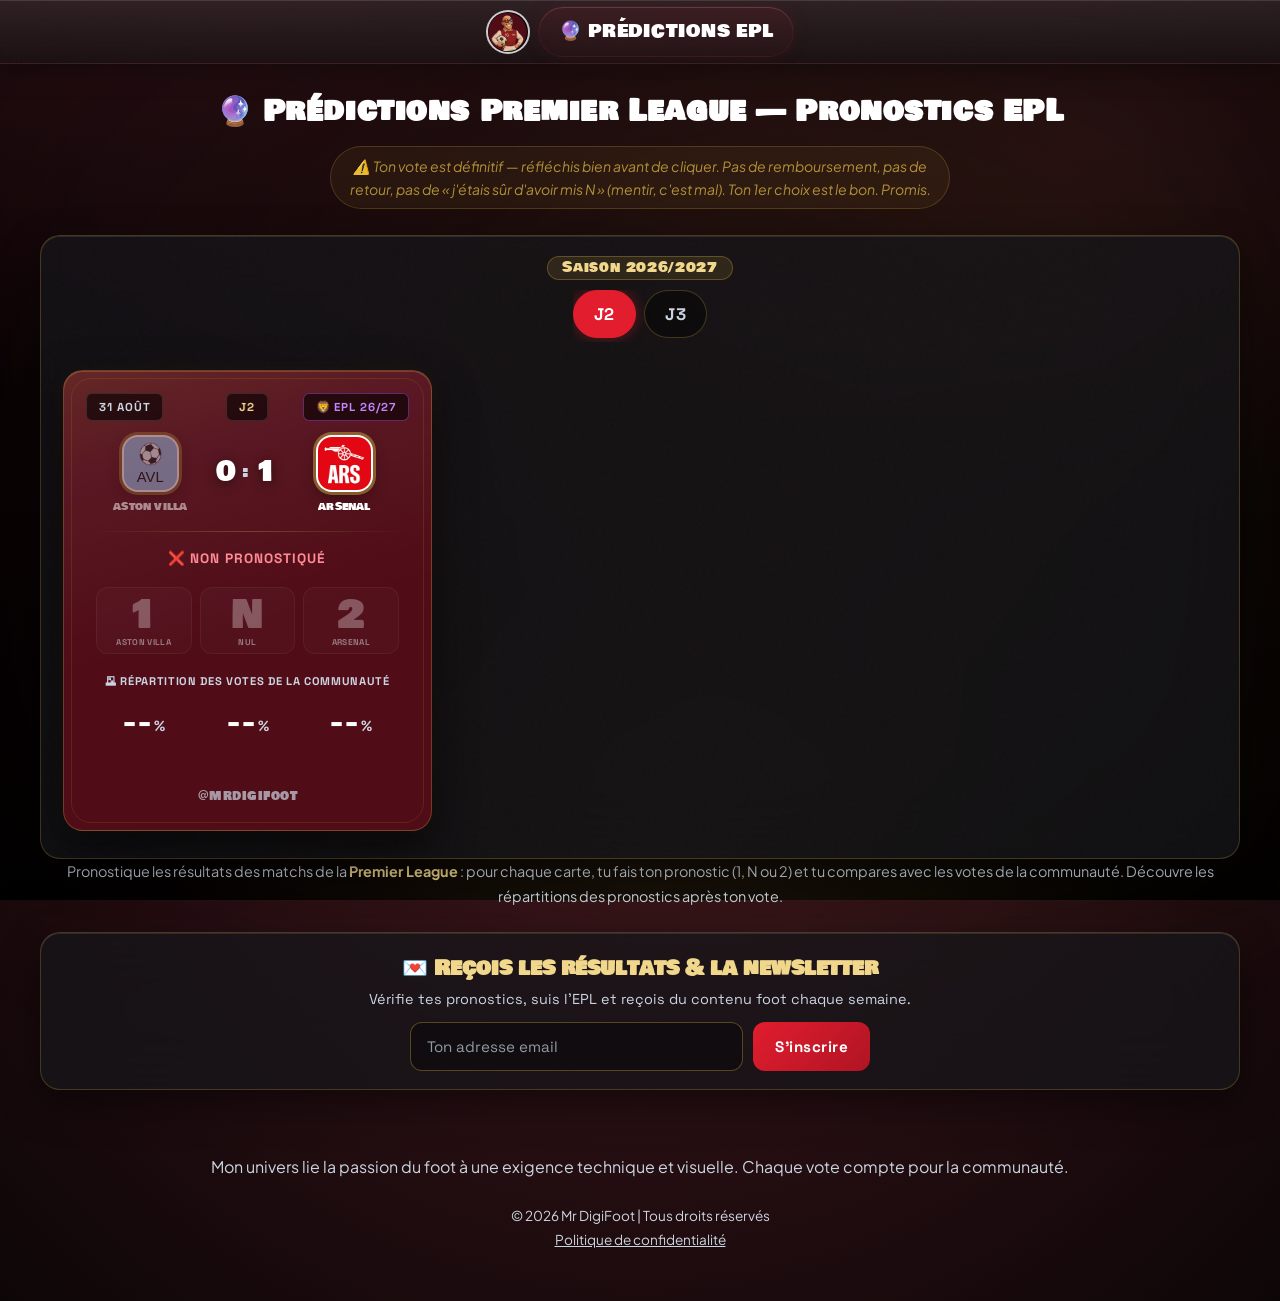
==== commit de1bd0c0: "Sélection prédictions 2026-09-05 16:08" ====
--- a/predictions/index.html
+++ b/predictions/index.html
@@ -4,8 +4,8 @@
     <meta charset="UTF-8">
     <meta name="viewport" content="width=device-width, initial-scale=1.0">
     <title>Prédictions Premier League 2026-2027 — Pronostics EPL | Mr DigiFoot</title>
-    <meta name="description" content="Vote pour tes pronostics de la Premier League et de la Ligue des Champions : choisis le résultat de chaque match (1, N ou 2), compare les votes de la communauté et découvre les répartitions après ton vote. Prédictions EPL par Mr DigiFoot.">
-    <meta name="keywords" content="prédictions Premier League, pronostics EPL, pronostics foot, Premier League 2026-2027, prédictions football, votes communauté foot, Ligue des Champions, Ligue des Champions pronostics, Mr DigiFoot">
+    <meta name="description" content="Fais ton pronostic sur les matchs de la Premier League : 1, N ou 2 sur chaque carte, compare avec les votes de la communauté et découvre les répartitions après ton vote. Pronostics EPL par Mr DigiFoot.">
+    <meta name="keywords" content="prédictions Premier League, pronostics EPL, pronostics foot, Premier League 2026-2027, prédictions football, votes communauté foot, Mr DigiFoot">
     <meta name="robots" content="index, follow">
     <meta property="og:title" content="Prédictions Premier League — Pronostics EPL | Mr DigiFoot">
     <meta property="og:description" content="Vote tes pronostics Premier League : 1, N ou 2 sur chaque match. La communauté vote en direct, découvre les répartitions après ton vote.">
@@ -20,7 +20,7 @@
       "@type": "WebSite",
       "name": "Mr DigiFoot — Prédictions Premier League",
       "url": "https://mrdigifoot.com/predictions/",
-      "description": "Prédictions et pronostics de la Premier League et de la Ligue des Champions : vote 1, N ou 2 sur chaque match et compare avec la communauté.",
+      "description": "Pronostics de la Premier League : fais ton pronostic 1, N ou 2 sur chaque carte et compare avec les votes de la communauté.",
       "inLanguage": "fr"
     }
     </script>
@@ -68,7 +68,7 @@
     </main>
 
     <section class="seo-text" aria-hidden="false">
-        <p>Prédictions et pronostics de la <strong>Premier League</strong> et de la <strong>Ligue des Champions</strong> : choisis le résultat de chaque match (1, N ou 2), compare tes pronostics avec les votes de la communauté, et retrouve les répartitions après ton vote. Suis l'actualité du foot anglais, les stats, et les analyses de Mr DigiFoot.</p>
+        <p>Pronostique les résultats des matchs de la <strong>Premier League</strong> : pour chaque carte, tu fais ton pronostic (1, N ou 2) et tu compares avec les votes de la communauté. Découvre les répartitions des pronostics après ton vote.</p>
     </section>
 
     <section class="newsletter-band">
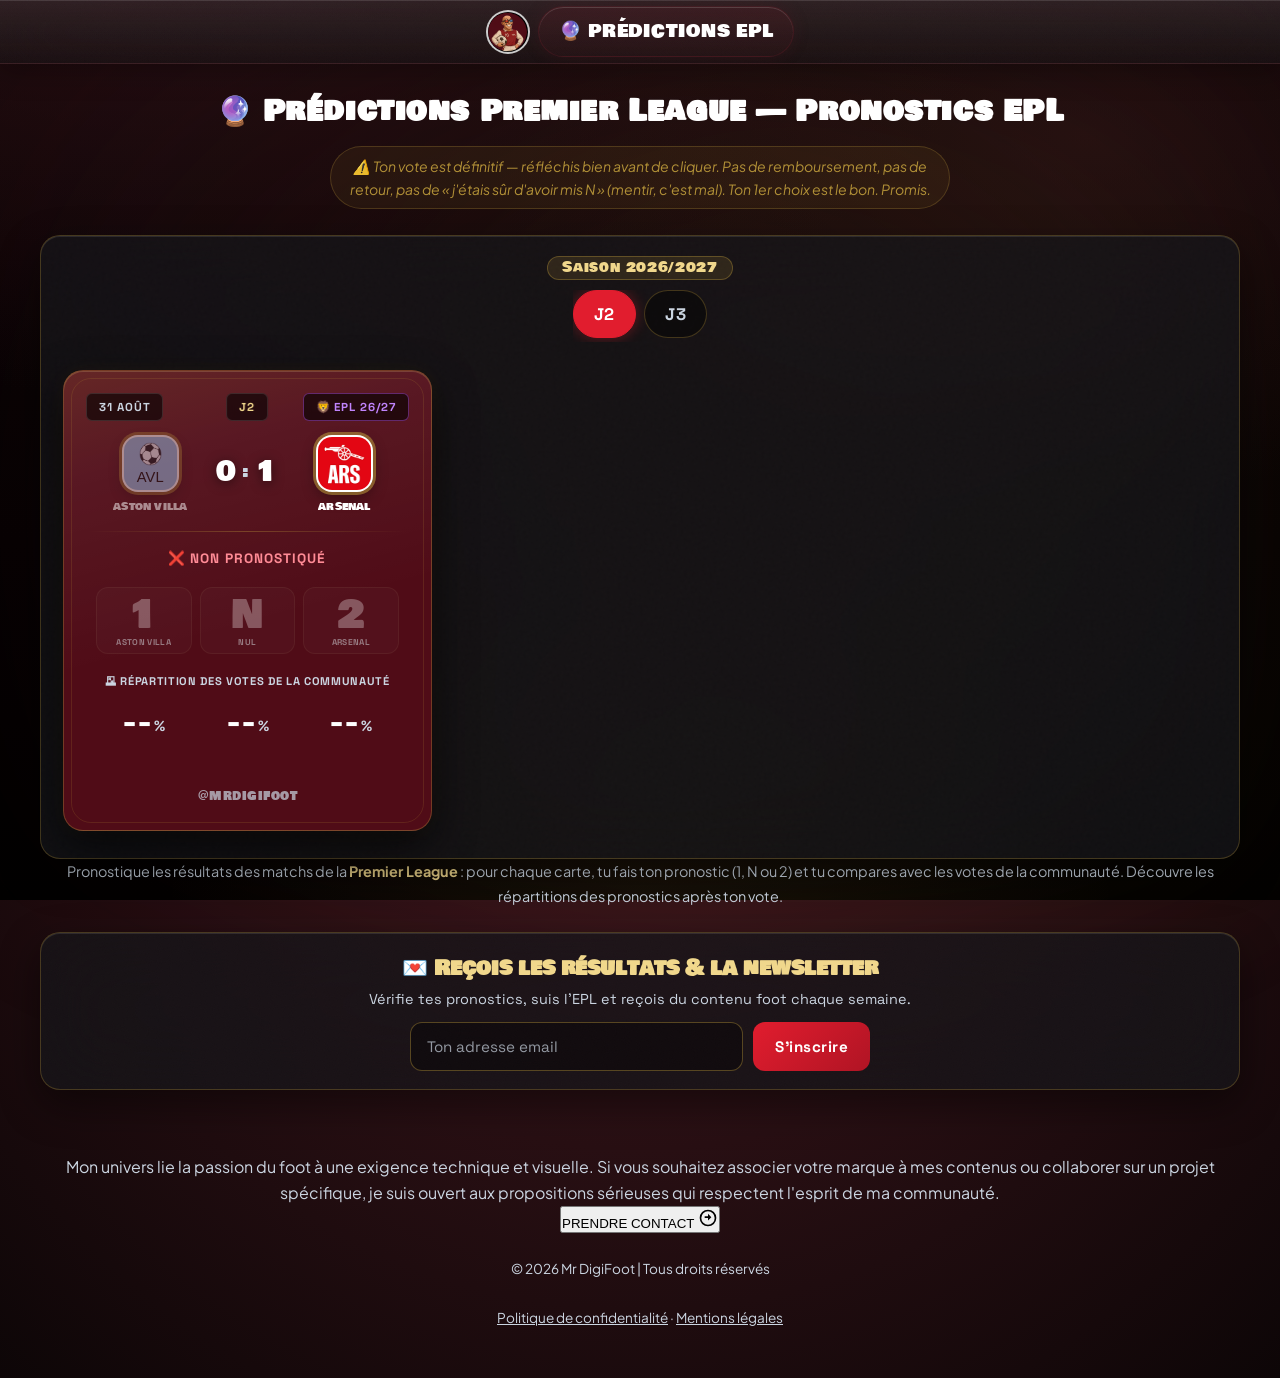
==== commit 87e2f9e9: "Sélection prédictions 2026-09-05 16:24" ====
--- a/predictions/index.html
+++ b/predictions/index.html
@@ -92,12 +92,17 @@
     </section>
 
     <footer class="foot-hub">
-        <div class="hero-bio" style="margin: 0 auto 20px; font-size: 1rem; text-align: center;">
-            <p>Mon univers lie la passion du foot à une exigence technique et visuelle. Chaque vote compte pour la communauté.</p>
+        <div class="hero-bio collab-note">
+            <p>Mon univers lie la passion du foot à une exigence technique et visuelle. Si vous souhaitez associer votre marque à mes contenus ou collaborer sur un projet spécifique, je suis ouvert aux propositions sérieuses qui respectent l'esprit de ma communauté.</p>
         </div>
+        <button class="big-button" id="copy-btn" onclick="copyMail()">
+            <span id="btn-text">PRENDRE CONTACT</span>
+            <svg id="btn-icon" style="width:20px;height:20px" viewBox="0 0 24 24"><path fill="currentColor" d="M12,2A10,10 0 0,0 2,12A10,10 0 0,0 12,22A10,10 0 0,0 22,12A10,10 0 0,0 12,2M12,4A8,8 0 0,1 20,12A8,8 0 0,1 12,20A8,8 0 0,1 4,12A8,8 0 0,1 12,4M12,10V7L16,11L12,15V12H8V10H12Z" /></svg>
+        </button>
         <div class="legal">
-            &copy; 2026 Mr DigiFoot | Tous droits réservés<br>
-            <a href="../privacy.html" style="color: inherit; text-decoration: underline;">Politique de confidentialité</a>
+            &copy; 2026 Mr DigiFoot | Tous droits réservés<br><br>
+            <a href="../privacy.html" style="color: inherit; text-decoration: underline;">Politique de confidentialité</a> ·
+            <a href="../mentions-legales.html" style="color: inherit; text-decoration: underline;">Mentions légales</a>
         </div>
     </footer>
 
@@ -113,6 +118,9 @@
          régénéré à l'expiration — aucune exécution manuelle nécessaire. */
       window.turnstileWidgetId = null;
       window._turnstileToken = null;
+      // true tant qu'on a demandé au widget un nouveau token et qu'on attend
+      // son callback (évite les resets répétés / conflits entre deux votes).
+      window._turnstileResetting = false;
       function onTurnstileLoad() {
         if (typeof window.turnstile === "undefined" || !window.TURNSTILE_SITE_KEY) return;
         try {
@@ -120,18 +128,45 @@
           window.turnstileWidgetId = window.turnstile.render(container, {
             sitekey: window.TURNSTILE_SITE_KEY,
             appearance: "interaction-only",
-            callback: function (token) { window._turnstileToken = token; },
+            callback: function (token) {
+              window._turnstileToken = token;
+              window._turnstileResetting = false;
+            },
             "expired-callback": function () {
               window._turnstileToken = null;
+              window._turnstileResetting = false;
               if (window.turnstile && window.turnstileWidgetId != null)
                 window.turnstile.reset(window.turnstileWidgetId);
             },
-            "error-callback": function () { window._turnstileToken = null; }
+            "error-callback": function () {
+              window._turnstileToken = null;
+              window._turnstileResetting = false;
+            }
           });
           console.log("Turnstile prêt, widgetId=", window.turnstileWidgetId);
         } catch (e) { console.error("Turnstile init failed", e); }
       }
     </script>
     <script src="predictions.js"></script>
+    <script>
+      let isCopying = false;
+      function copyMail() {
+          if (isCopying) return;
+          isCopying = true;
+          const u = "prod";
+          const d = "mrdigifoot.com";
+          const email = u + "@" + d;
+          navigator.clipboard.writeText(email);
+          const btnText = document.getElementById('btn-text');
+          const original = btnText.textContent;
+          btnText.textContent = "MAIL COPIÉ !";
+          document.getElementById('copy-btn').style.background = "#fff";
+          setTimeout(() => {
+              btnText.textContent = original;
+              document.getElementById('copy-btn').style.background = "";
+              isCopying = false;
+          }, 1600);
+      }
+    </script>
 </body>
 </html>
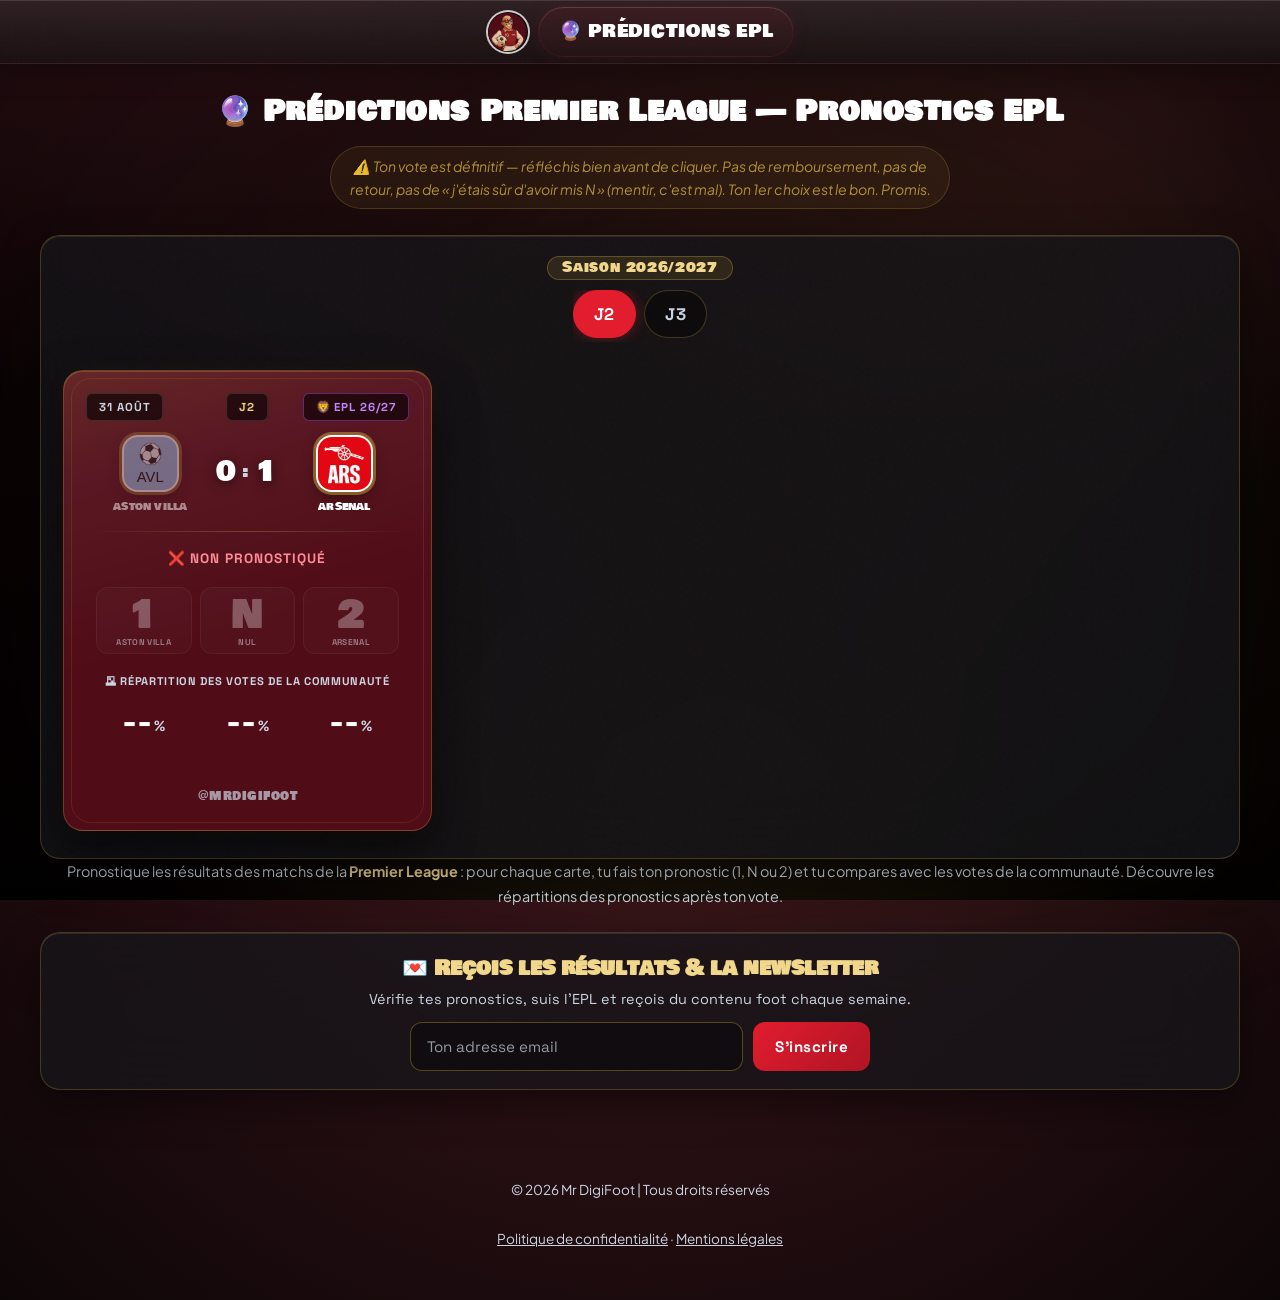
==== commit 0a942f2d: "Sélection prédictions 2026-09-05 16:26" ====
--- a/predictions/index.html
+++ b/predictions/index.html
@@ -92,13 +92,6 @@
     </section>
 
     <footer class="foot-hub">
-        <div class="hero-bio collab-note">
-            <p>Mon univers lie la passion du foot à une exigence technique et visuelle. Si vous souhaitez associer votre marque à mes contenus ou collaborer sur un projet spécifique, je suis ouvert aux propositions sérieuses qui respectent l'esprit de ma communauté.</p>
-        </div>
-        <button class="big-button" id="copy-btn" onclick="copyMail()">
-            <span id="btn-text">PRENDRE CONTACT</span>
-            <svg id="btn-icon" style="width:20px;height:20px" viewBox="0 0 24 24"><path fill="currentColor" d="M12,2A10,10 0 0,0 2,12A10,10 0 0,0 12,22A10,10 0 0,0 22,12A10,10 0 0,0 12,2M12,4A8,8 0 0,1 20,12A8,8 0 0,1 12,20A8,8 0 0,1 4,12A8,8 0 0,1 12,4M12,10V7L16,11L12,15V12H8V10H12Z" /></svg>
-        </button>
         <div class="legal">
             &copy; 2026 Mr DigiFoot | Tous droits réservés<br><br>
             <a href="../privacy.html" style="color: inherit; text-decoration: underline;">Politique de confidentialité</a> ·
@@ -148,25 +141,5 @@
       }
     </script>
     <script src="predictions.js"></script>
-    <script>
-      let isCopying = false;
-      function copyMail() {
-          if (isCopying) return;
-          isCopying = true;
-          const u = "prod";
-          const d = "mrdigifoot.com";
-          const email = u + "@" + d;
-          navigator.clipboard.writeText(email);
-          const btnText = document.getElementById('btn-text');
-          const original = btnText.textContent;
-          btnText.textContent = "MAIL COPIÉ !";
-          document.getElementById('copy-btn').style.background = "#fff";
-          setTimeout(() => {
-              btnText.textContent = original;
-              document.getElementById('copy-btn').style.background = "";
-              isCopying = false;
-          }, 1600);
-      }
-    </script>
 </body>
 </html>
